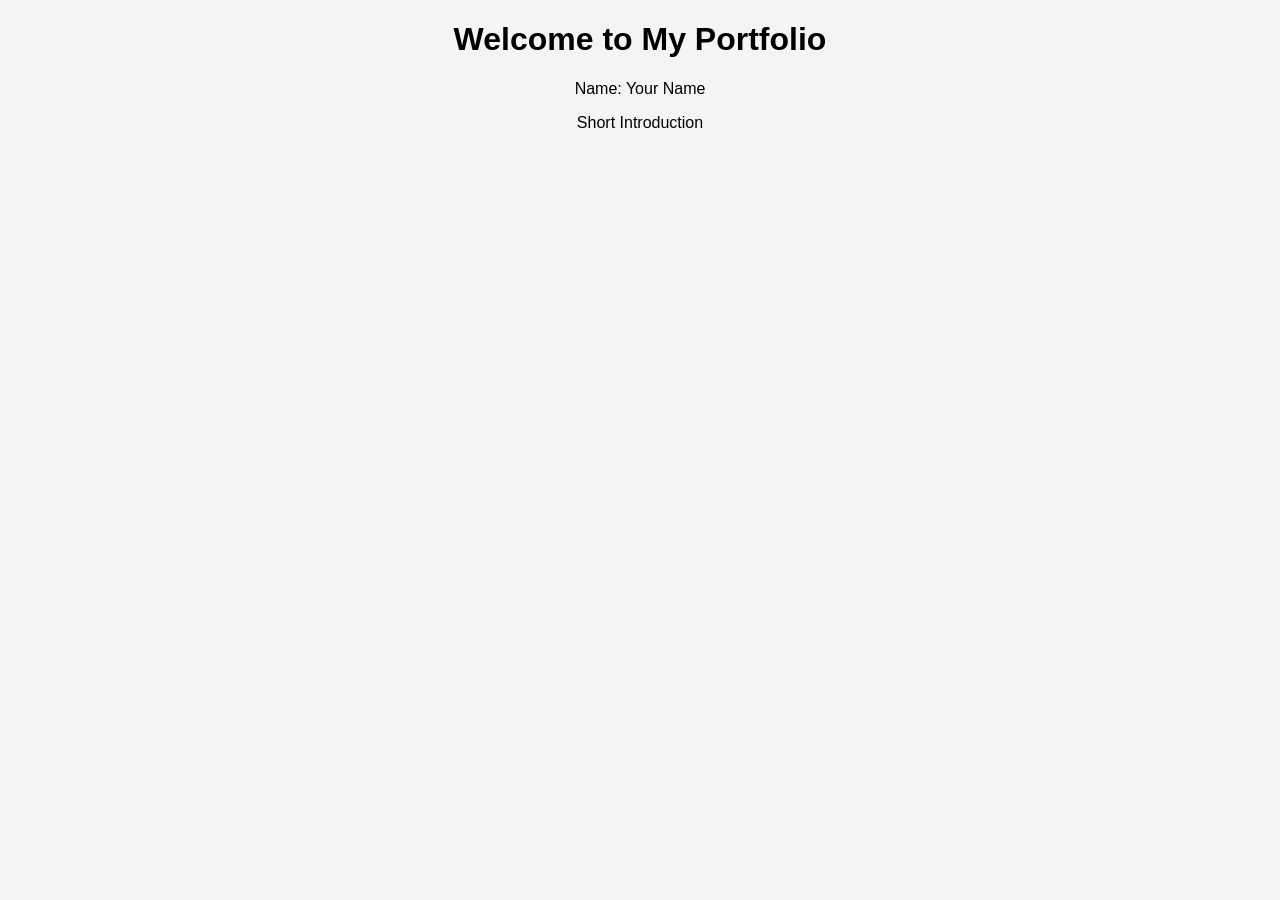
==== index.html @ 8fa7840b "Add files via upload" ====
<!DOCTYPE html>
<html>
<head>
    <title>My Portfolio</title>
    <link rel="stylesheet" href="assets/css/style.css">
</head>
<body>
    <h1>Welcome to My Portfolio</h1>
    <p>Name: Your Name</p>
    <p>Short Introduction</p>
</body>
</html>
---- assets/css/style.css ----
body {
    font-family: Arial;
    background-color: #f4f4f4;
    text-align: center;
}
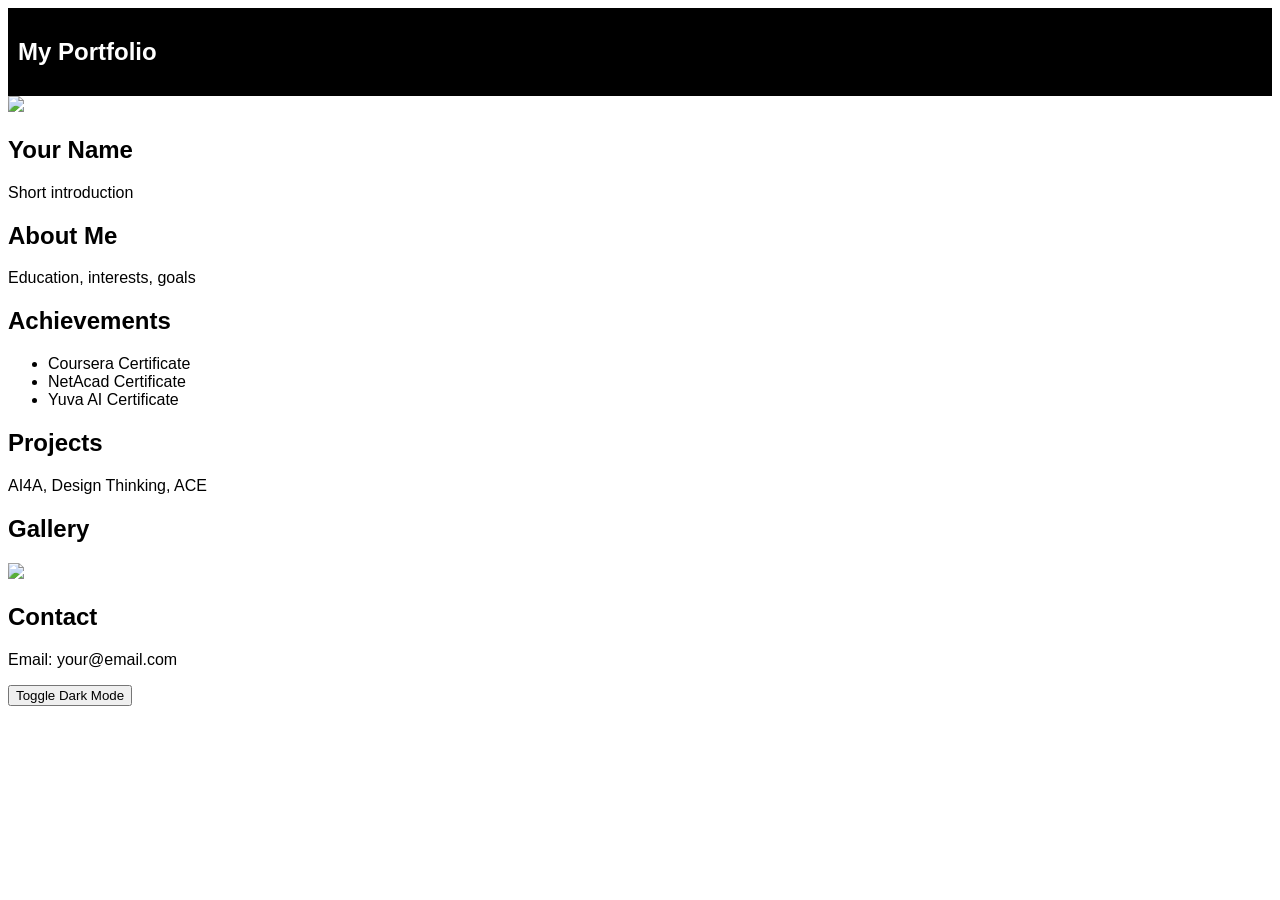
==== commit 308a4c12: "Add files via upload" ====
--- a/index.html
+++ b/index.html
@@ -1,12 +1,50 @@
 <!DOCTYPE html>
 <html>
 <head>
-    <title>My Portfolio</title>
-    <link rel="stylesheet" href="assets/css/style.css">
+<title>My Portfolio</title>
+<link rel="stylesheet" href="style.css">
 </head>
 <body>
-    <h1>Welcome to My Portfolio</h1>
-    <p>Name: Your Name</p>
-    <p>Short Introduction</p>
+
+<nav><h2>My Portfolio</h2></nav>
+
+<section id="home">
+<img src="assets/images/profile.jpg" width="150">
+<h1>Your Name</h1>
+<p>Short introduction</p>
+</section>
+
+<section id="about">
+<h2>About Me</h2>
+<p>Education, interests, goals</p>
+</section>
+
+<section id="achievements">
+<h2>Achievements</h2>
+<ul>
+<li>Coursera Certificate</li>
+<li>NetAcad Certificate</li>
+<li>Yuva AI Certificate</li>
+</ul>
+</section>
+
+<section id="projects">
+<h2>Projects</h2>
+<p>AI4A, Design Thinking, ACE</p>
+</section>
+
+<section id="gallery">
+<h2>Gallery</h2>
+<img src="assets/images/project1.png" width="150">
+</section>
+
+<section id="contact">
+<h2>Contact</h2>
+<p>Email: your@email.com</p>
+</section>
+
+<button onclick="toggleDarkMode()">Toggle Dark Mode</button>
+
+<script src="script.js"></script>
 </body>
-</html>+</html>
--- a/style.css
+++ b/style.css
@@ -0,0 +1,3 @@
+body {font-family: Arial;}
+nav {background:black;color:white;padding:10px;}
+.dark {background:black;color:white;}
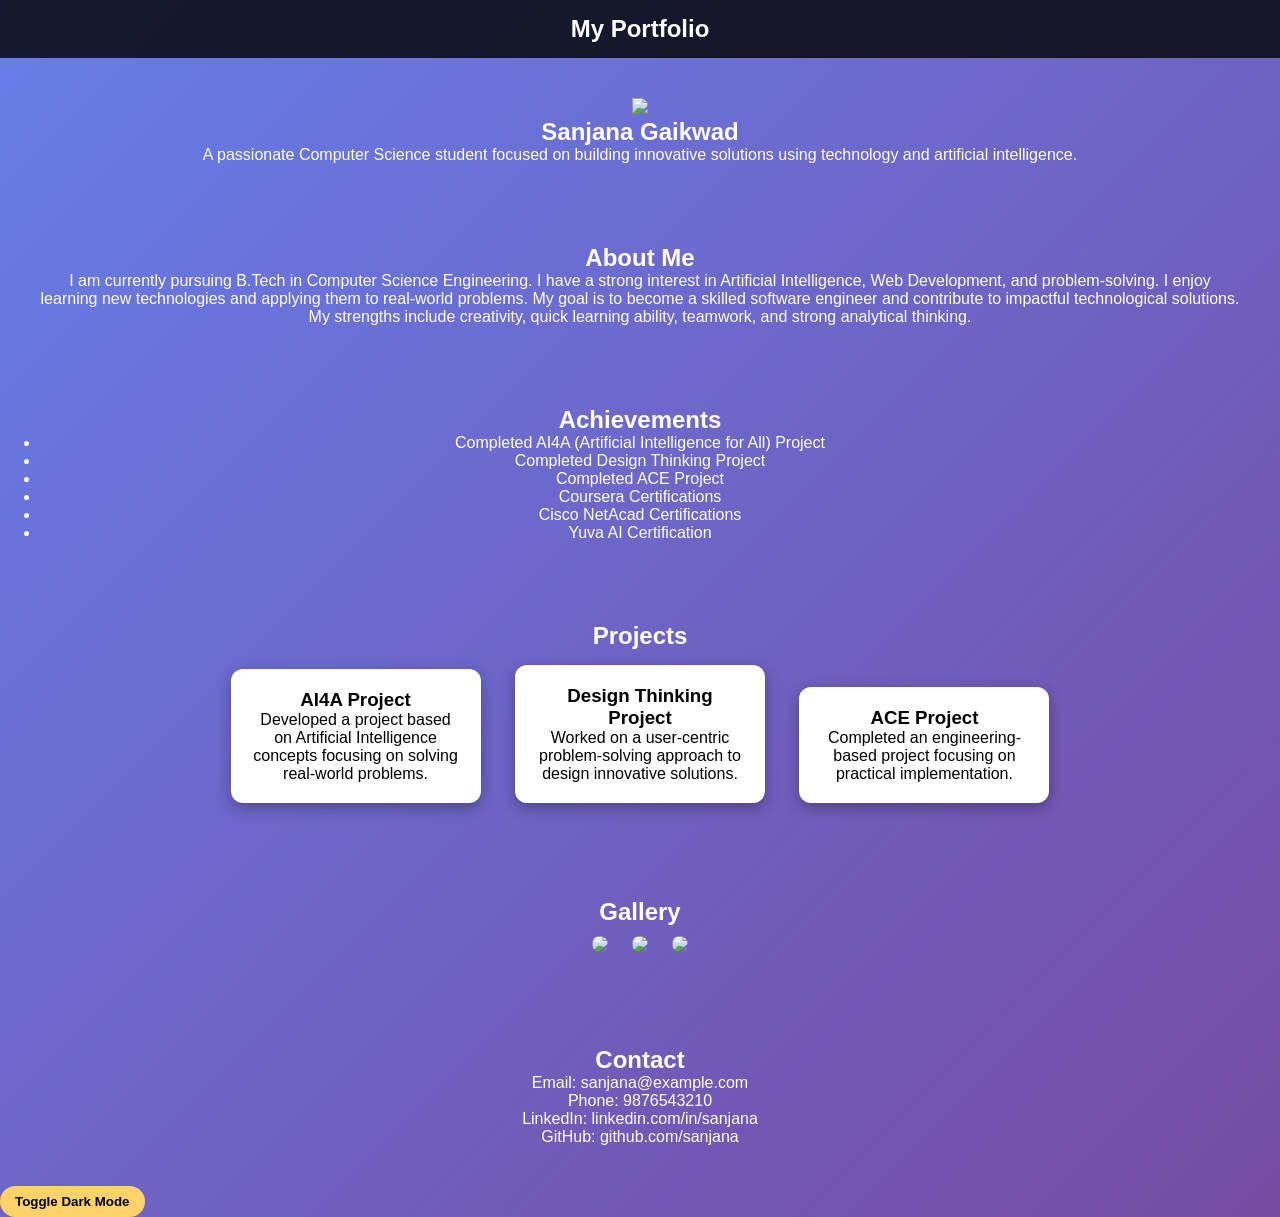
==== commit 33872357: "Update index.html" ====
--- a/index.html
+++ b/index.html
@@ -8,39 +8,78 @@
 
 <nav><h2>My Portfolio</h2></nav>
 
+<!-- HOME -->
 <section id="home">
 <img src="assets/images/profile.jpg" width="150">
-<h1>Your Name</h1>
-<p>Short introduction</p>
+<h1>Sanjana Gaikwad</h1>
+<p>A passionate Computer Science student focused on building innovative solutions using technology and artificial intelligence.</p>
 </section>
 
+<!-- ABOUT -->
 <section id="about">
 <h2>About Me</h2>
-<p>Education, interests, goals</p>
+<p>
+I am currently pursuing B.Tech in Computer Science Engineering. I have a strong interest in Artificial Intelligence, Web Development, and problem-solving.
+
+I enjoy learning new technologies and applying them to real-world problems. My goal is to become a skilled software engineer and contribute to impactful technological solutions.
+
+My strengths include creativity, quick learning ability, teamwork, and strong analytical thinking.
+</p>
 </section>
 
+<!-- ACHIEVEMENTS -->
 <section id="achievements">
 <h2>Achievements</h2>
 <ul>
-<li>Coursera Certificate</li>
-<li>NetAcad Certificate</li>
-<li>Yuva AI Certificate</li>
+<li>Completed AI4A (Artificial Intelligence for All) Project</li>
+<li>Completed Design Thinking Project</li>
+<li>Completed ACE Project</li>
+<li>Coursera Certifications</li>
+<li>Cisco NetAcad Certifications</li>
+<li>Yuva AI Certification</li>
 </ul>
 </section>
 
+<!-- PROJECTS -->
 <section id="projects">
 <h2>Projects</h2>
-<p>AI4A, Design Thinking, ACE</p>
+
+<div class="card">
+<h3>AI4A Project</h3>
+<p>Developed a project based on Artificial Intelligence concepts focusing on solving real-world problems.</p>
+</div>
+
+<div class="card">
+<h3>Design Thinking Project</h3>
+<p>Worked on a user-centric problem-solving approach to design innovative solutions.</p>
+</div>
+
+<div class="card">
+<h3>ACE Project</h3>
+<p>Completed an engineering-based project focusing on practical implementation.</p>
+</div>
+
 </section>
 
+<!-- GALLERY -->
 <section id="gallery">
 <h2>Gallery</h2>
-<img src="assets/images/project1.png" width="150">
+
+<div class="gallery">
+<img src="assets/images/project1.png">
+<img src="assets/images/certificate1.jpg">
+<img src="assets/images/certificate2.jpg">
+</div>
+
 </section>
 
+<!-- CONTACT -->
 <section id="contact">
 <h2>Contact</h2>
-<p>Email: your@email.com</p>
+<p>Email: sanjana@example.com</p>
+<p>Phone: 9876543210</p>
+<p>LinkedIn: linkedin.com/in/sanjana</p>
+<p>GitHub: github.com/sanjana</p>
 </section>
 
 <button onclick="toggleDarkMode()">Toggle Dark Mode</button>
--- a/style.css
+++ b/style.css
@@ -1,3 +1,92 @@
-body {font-family: Arial;}
-nav {background:black;color:white;padding:10px;}
-.dark {background:black;color:white;}
+/* RESET */
+* {
+    margin: 0;
+    padding: 0;
+    box-sizing: border-box;
+}
+
+/* BODY */
+body {
+    font-family: 'Segoe UI', sans-serif;
+    background: linear-gradient(135deg, #667eea, #764ba2);
+    color: white;
+    transition: 0.3s;
+}
+
+/* NAVBAR */
+nav {
+    background: rgba(0, 0, 0, 0.8);
+    color: white;
+    padding: 15px;
+    text-align: center;
+}
+
+nav a {
+    color: white;
+    margin: 0 15px;
+    text-decoration: none;
+    font-weight: bold;
+    transition: 0.3s;
+}
+
+nav a:hover {
+    color: #ffd369;
+}
+
+/* SECTIONS */
+section {
+    padding: 40px;
+    text-align: center;
+}
+
+/* CARDS (for projects/achievements) */
+.card {
+    background: white;
+    color: black;
+    margin: 15px;
+    padding: 20px;
+    border-radius: 12px;
+    display: inline-block;
+    width: 250px;
+    box-shadow: 0 5px 15px rgba(0,0,0,0.3);
+    transition: 0.3s;
+}
+
+.card:hover {
+    transform: scale(1.05);
+}
+
+/* GALLERY */
+.gallery img {
+    width: 200px;
+    margin: 10px;
+    border-radius: 10px;
+    transition: 0.3s;
+}
+
+.gallery img:hover {
+    transform: scale(1.1);
+}
+
+/* BUTTON */
+button {
+    padding: 8px 15px;
+    border: none;
+    border-radius: 20px;
+    cursor: pointer;
+    background: #ffd369;
+    font-weight: bold;
+}
+
+/* DARK MODE */
+.dark {
+    background: #111;
+    color: white;
+}
+
+/* FOOTER */
+footer {
+    background: black;
+    padding: 10px;
+    text-align: center;
+}
